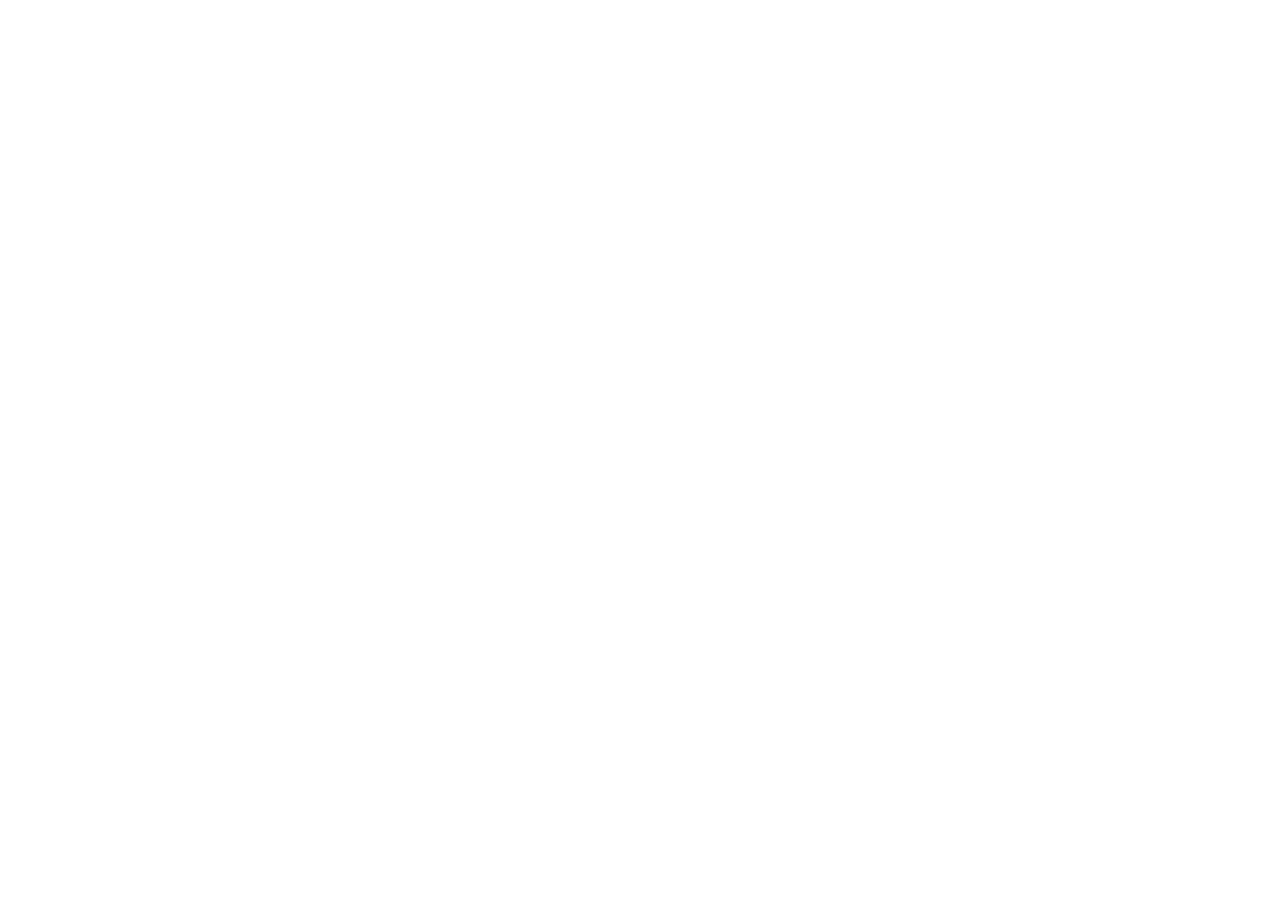
==== index.html @ 0131580d "111" ====
<!DOCTYPE html>
<html lang="en">

<head>
    <meta charset="UTF-8">
    <meta name="viewport" content="width=device-width, initial-scale=1.0">
    <title>Document</title>
</head>

<body>

</body>

</html>
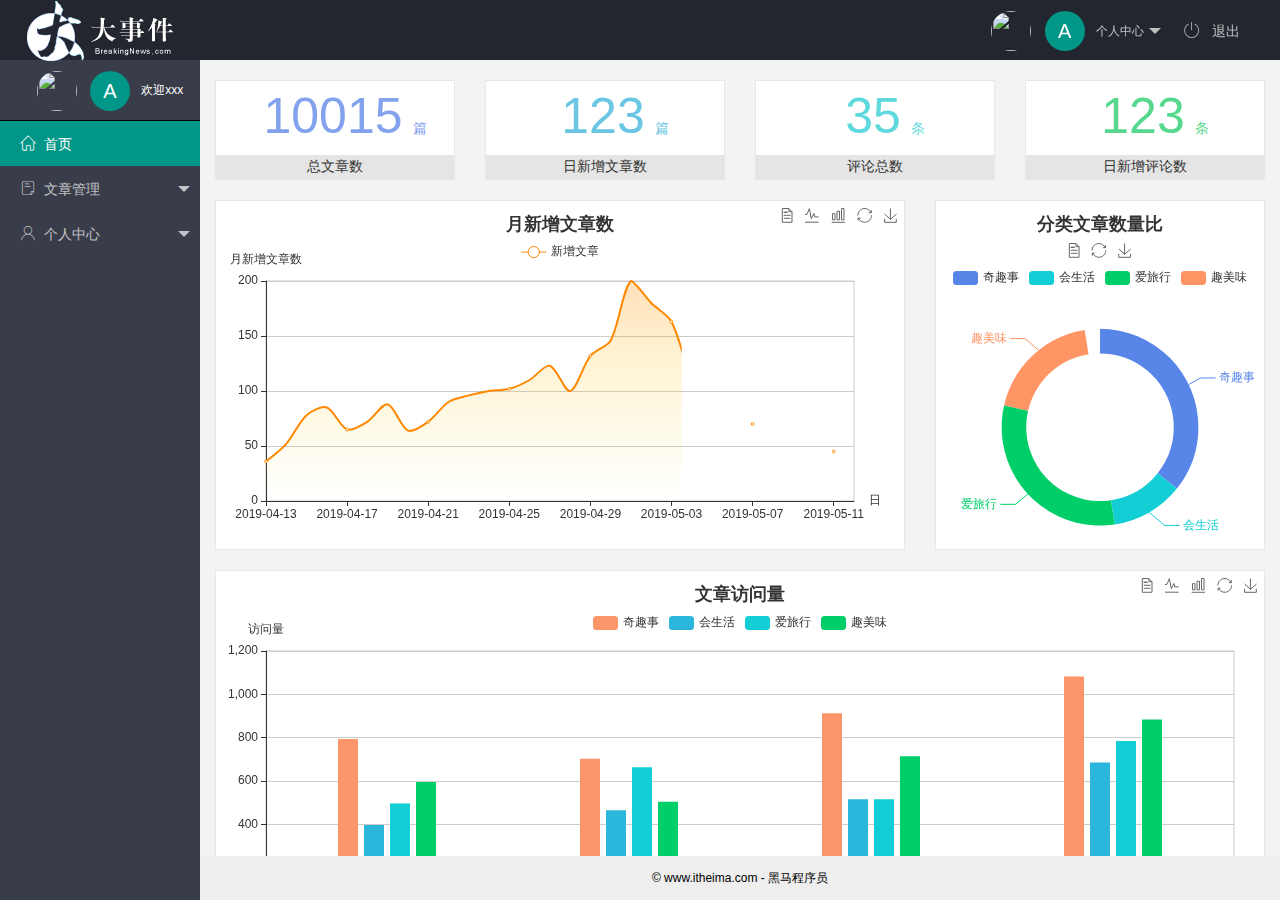
==== commit 94a6cc93: "finish" ====
--- a/index.html
+++ b/index.html
@@ -1,14 +1,94 @@
 <!DOCTYPE html>
-<html lang="en">
+<html>
 
 <head>
     <meta charset="UTF-8">
     <meta name="viewport" content="width=device-width, initial-scale=1.0">
     <title>Document</title>
+    <link rel="stylesheet" href="/assets/lib/layui/css/layui.css">
+    <link rel="stylesheet" href="/assets/fonts/iconfont.css">
+    <link rel="stylesheet" href="/assets/css/index.css">
 </head>
 
-<body>
+<body class="layui-layout-body">
+    <div class="layui-layout layui-layout-admin">
+        <div class="layui-header">
+            <div class="layui-logo">
+                <img src="/assets/images/logo.png" alt="">
+            </div>
+            <!-- 头部区域（可配合layui已有的水平导航） -->
 
+            <ul class="layui-nav layui-layout-right">
+                <li class="layui-nav-item">
+                    <a href="javascript:;" class="userinfo">
+                        <img src="http://t.cn/RCzsdCq" class="layui-nav-img">
+                        <span class="text-avatar">A</span> 个人中心
+                    </a>
+                    <dl class="layui-nav-child">
+                        <dd><a href="">基本资料</a></dd>
+                        <dd><a href="">更换头像</a></dd>
+                        <dd><a href="">重置密码</a></dd>
+                    </dl>
+                </li>
+                <li class="layui-nav-item">
+                    <a href="javascript:;" id="btnlogout">
+                        <span class="iconfont icon-tuichu"></span> 退出
+                    </a>
+                </li>
+            </ul>
+        </div>
+
+        <div class="layui-side layui-bg-black">
+            <div class="layui-side-scroll">
+
+                <div class="userinfo">
+                    <img src="http://t.cn/RCzsdCq" class="layui-nav-img">
+                    <span class="text-avatar">A</span>
+                    <span class="welcome">欢迎xxx</span>
+                </div>
+                <!-- 左侧导航区域（可配合layui已有的垂直导航） -->
+
+
+                <ul class="layui-nav layui-nav-tree" lay-shrink="all">
+                    <li class="layui-nav-item layui-this"><a href="/home/dashboard.html" target="fm"><span class="iconfont icon-home"></span>首页</a></li>
+                    <li class="layui-nav-item">
+                        <a class="" href="javascript:;"><span class="iconfont icon-16"></span>文章管理</a>
+                        <dl class="layui-nav-child">
+                            <dd><a href="javascript:;"><i class="layui-icon layui-icon-app"></i> 文章类别</a></dd>
+                            <dd><a href="javascript:;"><i class="layui-icon layui-icon-app"></i>文章列表</a></dd>
+                            <dd><a href="javascript:;"><i class="layui-icon layui-icon-app"></i>文章发布</a></dd>
+
+                        </dl>
+                    </li>
+                    <li class="layui-nav-item">
+                        <a href="javascript:;"><span class="iconfont icon-user"></span>个人中心</a>
+                        <dl class="layui-nav-child">
+                            <dd><a href="javascript:;"><i class="layui-icon layui-icon-app"></i>基本资料</a></dd>
+                            <dd><a href="javascript:;"><i class="layui-icon layui-icon-app"></i>更换头像</a></dd>
+                            <dd><a href="javascript:;"><i class="layui-icon layui-icon-app"></i>重置密码</a></dd>
+
+                        </dl>
+                    </li>
+
+
+                </ul>
+            </div>
+        </div>
+
+        <div class="layui-body">
+            <!-- 内容主体区域 -->
+            <iframe name="fm" src="/home/dashboard.html" frameborder="0"></iframe>
+        </div>
+
+        <div class="layui-footer">
+            <!-- 底部固定区域 -->
+            © www.itheima.com - 黑马程序员
+        </div>
+    </div>
+    <script src="/assets/lib/layui/layui.all.js"></script>
+    <script src="/assets/lib/jquery.js"></script>
+    <script src="/assets/js/baseApi.js"></script>
+    <script src="/assets/js/index.js"></script>
 </body>
 
 </html>--- a/assets/lib/layui/css/layui.css
+++ b/assets/lib/layui/css/layui.css
@@ -0,0 +1,2 @@
+/** layui-v2.5.5 MIT License By https://www.layui.com */
+ .layui-inline,img{display:inline-block;vertical-align:middle}h1,h2,h3,h4,h5,h6{font-weight:400}.layui-edge,.layui-header,.layui-inline,.layui-main{position:relative}.layui-body,.layui-edge,.layui-elip{overflow:hidden}.layui-btn,.layui-edge,.layui-inline,img{vertical-align:middle}.layui-btn,.layui-disabled,.layui-icon,.layui-unselect{-moz-user-select:none;-webkit-user-select:none;-ms-user-select:none}.layui-elip,.layui-form-checkbox span,.layui-form-pane .layui-form-label{text-overflow:ellipsis;white-space:nowrap}.layui-breadcrumb,.layui-tree-btnGroup{visibility:hidden}blockquote,body,button,dd,div,dl,dt,form,h1,h2,h3,h4,h5,h6,input,li,ol,p,pre,td,textarea,th,ul{margin:0;padding:0;-webkit-tap-highlight-color:rgba(0,0,0,0)}a:active,a:hover{outline:0}img{border:none}li{list-style:none}table{border-collapse:collapse;border-spacing:0}h4,h5,h6{font-size:100%}button,input,optgroup,option,select,textarea{font-family:inherit;font-size:inherit;font-style:inherit;font-weight:inherit;outline:0}pre{white-space:pre-wrap;white-space:-moz-pre-wrap;white-space:-pre-wrap;white-space:-o-pre-wrap;word-wrap:break-word}body{line-height:24px;font:14px Helvetica Neue,Helvetica,PingFang SC,Tahoma,Arial,sans-serif}hr{height:1px;margin:10px 0;border:0;clear:both}a{color:#333;text-decoration:none}a:hover{color:#777}a cite{font-style:normal;*cursor:pointer}.layui-border-box,.layui-border-box *{box-sizing:border-box}.layui-box,.layui-box *{box-sizing:content-box}.layui-clear{clear:both;*zoom:1}.layui-clear:after{content:'\20';clear:both;*zoom:1;display:block;height:0}.layui-inline{*display:inline;*zoom:1}.layui-edge{display:inline-block;width:0;height:0;border-width:6px;border-style:dashed;border-color:transparent}.layui-edge-top{top:-4px;border-bottom-color:#999;border-bottom-style:solid}.layui-edge-right{border-left-color:#999;border-left-style:solid}.layui-edge-bottom{top:2px;border-top-color:#999;border-top-style:solid}.layui-edge-left{border-right-color:#999;border-right-style:solid}.layui-disabled,.layui-disabled:hover{color:#d2d2d2!important;cursor:not-allowed!important}.layui-circle{border-radius:100%}.layui-show{display:block!important}.layui-hide{display:none!important}@font-face{font-family:layui-icon;src:url(../font/iconfont.eot?v=250);src:url(../font/iconfont.eot?v=250#iefix) format('embedded-opentype'),url(../font/iconfont.woff2?v=250) format('woff2'),url(../font/iconfont.woff?v=250) format('woff'),url(../font/iconfont.ttf?v=250) format('truetype'),url(../font/iconfont.svg?v=250#layui-icon) format('svg')}.layui-icon{font-family:layui-icon!important;font-size:16px;font-style:normal;-webkit-font-smoothing:antialiased;-moz-osx-font-smoothing:grayscale}.layui-icon-reply-fill:before{content:"\e611"}.layui-icon-set-fill:before{content:"\e614"}.layui-icon-menu-fill:before{content:"\e60f"}.layui-icon-search:before{content:"\e615"}.layui-icon-share:before{content:"\e641"}.layui-icon-set-sm:before{content:"\e620"}.layui-icon-engine:before{content:"\e628"}.layui-icon-close:before{content:"\1006"}.layui-icon-close-fill:before{content:"\1007"}.layui-icon-chart-screen:before{content:"\e629"}.layui-icon-star:before{content:"\e600"}.layui-icon-circle-dot:before{content:"\e617"}.layui-icon-chat:before{content:"\e606"}.layui-icon-release:before{content:"\e609"}.layui-icon-list:before{content:"\e60a"}.layui-icon-chart:before{content:"\e62c"}.layui-icon-ok-circle:before{content:"\1005"}.layui-icon-layim-theme:before{content:"\e61b"}.layui-icon-table:before{content:"\e62d"}.layui-icon-right:before{content:"\e602"}.layui-icon-left:before{content:"\e603"}.layui-icon-cart-simple:before{content:"\e698"}.layui-icon-face-cry:before{content:"\e69c"}.layui-icon-face-smile:before{content:"\e6af"}.layui-icon-survey:before{content:"\e6b2"}.layui-icon-tree:before{content:"\e62e"}.layui-icon-upload-circle:before{content:"\e62f"}.layui-icon-add-circle:before{content:"\e61f"}.layui-icon-download-circle:before{content:"\e601"}.layui-icon-templeate-1:before{content:"\e630"}.layui-icon-util:before{content:"\e631"}.layui-icon-face-surprised:before{content:"\e664"}.layui-icon-edit:before{content:"\e642"}.layui-icon-speaker:before{content:"\e645"}.layui-icon-down:before{content:"\e61a"}.layui-icon-file:before{content:"\e621"}.layui-icon-layouts:before{content:"\e632"}.layui-icon-rate-half:before{content:"\e6c9"}.layui-icon-add-circle-fine:before{content:"\e608"}.layui-icon-prev-circle:before{content:"\e633"}.layui-icon-read:before{content:"\e705"}.layui-icon-404:before{content:"\e61c"}.layui-icon-carousel:before{content:"\e634"}.layui-icon-help:before{content:"\e607"}.layui-icon-code-circle:before{content:"\e635"}.layui-icon-water:before{content:"\e636"}.layui-icon-username:before{content:"\e66f"}.layui-icon-find-fill:before{content:"\e670"}.layui-icon-about:before{content:"\e60b"}.layui-icon-location:before{content:"\e715"}.layui-icon-up:before{content:"\e619"}.layui-icon-pause:before{content:"\e651"}.layui-icon-date:before{content:"\e637"}.layui-icon-layim-uploadfile:before{content:"\e61d"}.layui-icon-delete:before{content:"\e640"}.layui-icon-play:before{content:"\e652"}.layui-icon-top:before{content:"\e604"}.layui-icon-friends:before{content:"\e612"}.layui-icon-refresh-3:before{content:"\e9aa"}.layui-icon-ok:before{content:"\e605"}.layui-icon-layer:before{content:"\e638"}.layui-icon-face-smile-fine:before{content:"\e60c"}.layui-icon-dollar:before{content:"\e659"}.layui-icon-group:before{content:"\e613"}.layui-icon-layim-download:before{content:"\e61e"}.layui-icon-picture-fine:before{content:"\e60d"}.layui-icon-link:before{content:"\e64c"}.layui-icon-diamond:before{content:"\e735"}.layui-icon-log:before{content:"\e60e"}.layui-icon-rate-solid:before{content:"\e67a"}.layui-icon-fonts-del:before{content:"\e64f"}.layui-icon-unlink:before{content:"\e64d"}.layui-icon-fonts-clear:before{content:"\e639"}.layui-icon-triangle-r:before{content:"\e623"}.layui-icon-circle:before{content:"\e63f"}.layui-icon-radio:before{content:"\e643"}.layui-icon-align-center:before{content:"\e647"}.layui-icon-align-right:before{content:"\e648"}.layui-icon-align-left:before{content:"\e649"}.layui-icon-loading-1:before{content:"\e63e"}.layui-icon-return:before{content:"\e65c"}.layui-icon-fonts-strong:before{content:"\e62b"}.layui-icon-upload:before{content:"\e67c"}.layui-icon-dialogue:before{content:"\e63a"}.layui-icon-video:before{content:"\e6ed"}.layui-icon-headset:before{content:"\e6fc"}.layui-icon-cellphone-fine:before{content:"\e63b"}.layui-icon-add-1:before{content:"\e654"}.layui-icon-face-smile-b:before{content:"\e650"}.layui-icon-fonts-html:before{content:"\e64b"}.layui-icon-form:before{content:"\e63c"}.layui-icon-cart:before{content:"\e657"}.layui-icon-camera-fill:before{content:"\e65d"}.layui-icon-tabs:before{content:"\e62a"}.layui-icon-fonts-code:before{content:"\e64e"}.layui-icon-fire:before{content:"\e756"}.layui-icon-set:before{content:"\e716"}.layui-icon-fonts-u:before{content:"\e646"}.layui-icon-triangle-d:before{content:"\e625"}.layui-icon-tips:before{content:"\e702"}.layui-icon-picture:before{content:"\e64a"}.layui-icon-more-vertical:before{content:"\e671"}.layui-icon-flag:before{content:"\e66c"}.layui-icon-loading:before{content:"\e63d"}.layui-icon-fonts-i:before{content:"\e644"}.layui-icon-refresh-1:before{content:"\e666"}.layui-icon-rmb:before{content:"\e65e"}.layui-icon-home:before{content:"\e68e"}.layui-icon-user:before{content:"\e770"}.layui-icon-notice:before{content:"\e667"}.layui-icon-login-weibo:before{content:"\e675"}.layui-icon-voice:before{content:"\e688"}.layui-icon-upload-drag:before{content:"\e681"}.layui-icon-login-qq:before{content:"\e676"}.layui-icon-snowflake:before{content:"\e6b1"}.layui-icon-file-b:before{content:"\e655"}.layui-icon-template:before{content:"\e663"}.layui-icon-auz:before{content:"\e672"}.layui-icon-console:before{content:"\e665"}.layui-icon-app:before{content:"\e653"}.layui-icon-prev:before{content:"\e65a"}.layui-icon-website:before{content:"\e7ae"}.layui-icon-next:before{content:"\e65b"}.layui-icon-component:before{content:"\e857"}.layui-icon-more:before{content:"\e65f"}.layui-icon-login-wechat:before{content:"\e677"}.layui-icon-shrink-right:before{content:"\e668"}.layui-icon-spread-left:before{content:"\e66b"}.layui-icon-camera:before{content:"\e660"}.layui-icon-note:before{content:"\e66e"}.layui-icon-refresh:before{content:"\e669"}.layui-icon-female:before{content:"\e661"}.layui-icon-male:before{content:"\e662"}.layui-icon-password:before{content:"\e673"}.layui-icon-senior:before{content:"\e674"}.layui-icon-theme:before{content:"\e66a"}.layui-icon-tread:before{content:"\e6c5"}.layui-icon-praise:before{content:"\e6c6"}.layui-icon-star-fill:before{content:"\e658"}.layui-icon-rate:before{content:"\e67b"}.layui-icon-template-1:before{content:"\e656"}.layui-icon-vercode:before{content:"\e679"}.layui-icon-cellphone:before{content:"\e678"}.layui-icon-screen-full:before{content:"\e622"}.layui-icon-screen-restore:before{content:"\e758"}.layui-icon-cols:before{content:"\e610"}.layui-icon-export:before{content:"\e67d"}.layui-icon-print:before{content:"\e66d"}.layui-icon-slider:before{content:"\e714"}.layui-icon-addition:before{content:"\e624"}.layui-icon-subtraction:before{content:"\e67e"}.layui-icon-service:before{content:"\e626"}.layui-icon-transfer:before{content:"\e691"}.layui-main{width:1140px;margin:0 auto}.layui-header{z-index:1000;height:60px}.layui-header a:hover{transition:all .5s;-webkit-transition:all .5s}.layui-side{position:fixed;left:0;top:0;bottom:0;z-index:999;width:200px;overflow-x:hidden}.layui-side-scroll{position:relative;width:220px;height:100%;overflow-x:hidden}.layui-body{position:absolute;left:200px;right:0;top:0;bottom:0;z-index:998;width:auto;overflow-y:auto;box-sizing:border-box}.layui-layout-body{overflow:hidden}.layui-layout-admin .layui-header{background-color:#23262E}.layui-layout-admin .layui-side{top:60px;width:200px;overflow-x:hidden}.layui-layout-admin .layui-body{position:fixed;top:60px;bottom:44px}.layui-layout-admin .layui-main{width:auto;margin:0 15px}.layui-layout-admin .layui-footer{position:fixed;left:200px;right:0;bottom:0;height:44px;line-height:44px;padding:0 15px;background-color:#eee}.layui-layout-admin .layui-logo{position:absolute;left:0;top:0;width:200px;height:100%;line-height:60px;text-align:center;color:#009688;font-size:16px}.layui-layout-admin .layui-header .layui-nav{background:0 0}.layui-layout-left{position:absolute!important;left:200px;top:0}.layui-layout-right{position:absolute!important;right:0;top:0}.layui-container{position:relative;margin:0 auto;padding:0 15px;box-sizing:border-box}.layui-fluid{position:relative;margin:0 auto;padding:0 15px}.layui-row:after,.layui-row:before{content:'';display:block;clear:both}.layui-col-lg1,.layui-col-lg10,.layui-col-lg11,.layui-col-lg12,.layui-col-lg2,.layui-col-lg3,.layui-col-lg4,.layui-col-lg5,.layui-col-lg6,.layui-col-lg7,.layui-col-lg8,.layui-col-lg9,.layui-col-md1,.layui-col-md10,.layui-col-md11,.layui-col-md12,.layui-col-md2,.layui-col-md3,.layui-col-md4,.layui-col-md5,.layui-col-md6,.layui-col-md7,.layui-col-md8,.layui-col-md9,.layui-col-sm1,.layui-col-sm10,.layui-col-sm11,.layui-col-sm12,.layui-col-sm2,.layui-col-sm3,.layui-col-sm4,.layui-col-sm5,.layui-col-sm6,.layui-col-sm7,.layui-col-sm8,.layui-col-sm9,.layui-col-xs1,.layui-col-xs10,.layui-col-xs11,.layui-col-xs12,.layui-col-xs2,.layui-col-xs3,.layui-col-xs4,.layui-col-xs5,.layui-col-xs6,.layui-col-xs7,.layui-col-xs8,.layui-col-xs9{position:relative;display:block;box-sizing:border-box}.layui-col-xs1,.layui-col-xs10,.layui-col-xs11,.layui-col-xs12,.layui-col-xs2,.layui-col-xs3,.layui-col-xs4,.layui-col-xs5,.layui-col-xs6,.layui-col-xs7,.layui-col-xs8,.layui-col-xs9{float:left}.layui-col-xs1{width:8.33333333%}.layui-col-xs2{width:16.66666667%}.layui-col-xs3{width:25%}.layui-col-xs4{width:33.33333333%}.layui-col-xs5{width:41.66666667%}.layui-col-xs6{width:50%}.layui-col-xs7{width:58.33333333%}.layui-col-xs8{width:66.66666667%}.layui-col-xs9{width:75%}.layui-col-xs10{width:83.33333333%}.layui-col-xs11{width:91.66666667%}.layui-col-xs12{width:100%}.layui-col-xs-offset1{margin-left:8.33333333%}.layui-col-xs-offset2{margin-left:16.66666667%}.layui-col-xs-offset3{margin-left:25%}.layui-col-xs-offset4{margin-left:33.33333333%}.layui-col-xs-offset5{margin-left:41.66666667%}.layui-col-xs-offset6{margin-left:50%}.layui-col-xs-offset7{margin-left:58.33333333%}.layui-col-xs-offset8{margin-left:66.66666667%}.layui-col-xs-offset9{margin-left:75%}.layui-col-xs-offset10{margin-left:83.33333333%}.layui-col-xs-offset11{margin-left:91.66666667%}.layui-col-xs-offset12{margin-left:100%}@media screen and (max-width:768px){.layui-hide-xs{display:none!important}.layui-show-xs-block{display:block!important}.layui-show-xs-inline{display:inline!important}.layui-show-xs-inline-block{display:inline-block!important}}@media screen and (min-width:768px){.layui-container{width:750px}.layui-hide-sm{display:none!important}.layui-show-sm-block{display:block!important}.layui-show-sm-inline{display:inline!important}.layui-show-sm-inline-block{display:inline-block!important}.layui-col-sm1,.layui-col-sm10,.layui-col-sm11,.layui-col-sm12,.layui-col-sm2,.layui-col-sm3,.layui-col-sm4,.layui-col-sm5,.layui-col-sm6,.layui-col-sm7,.layui-col-sm8,.layui-col-sm9{float:left}.layui-col-sm1{width:8.33333333%}.layui-col-sm2{width:16.66666667%}.layui-col-sm3{width:25%}.layui-col-sm4{width:33.33333333%}.layui-col-sm5{width:41.66666667%}.layui-col-sm6{width:50%}.layui-col-sm7{width:58.33333333%}.layui-col-sm8{width:66.66666667%}.layui-col-sm9{width:75%}.layui-col-sm10{width:83.33333333%}.layui-col-sm11{width:91.66666667%}.layui-col-sm12{width:100%}.layui-col-sm-offset1{margin-left:8.33333333%}.layui-col-sm-offset2{margin-left:16.66666667%}.layui-col-sm-offset3{margin-left:25%}.layui-col-sm-offset4{margin-left:33.33333333%}.layui-col-sm-offset5{margin-left:41.66666667%}.layui-col-sm-offset6{margin-left:50%}.layui-col-sm-offset7{margin-left:58.33333333%}.layui-col-sm-offset8{margin-left:66.66666667%}.layui-col-sm-offset9{margin-left:75%}.layui-col-sm-offset10{margin-left:83.33333333%}.layui-col-sm-offset11{margin-left:91.66666667%}.layui-col-sm-offset12{margin-left:100%}}@media screen and (min-width:992px){.layui-container{width:970px}.layui-hide-md{display:none!important}.layui-show-md-block{display:block!important}.layui-show-md-inline{display:inline!important}.layui-show-md-inline-block{display:inline-block!important}.layui-col-md1,.layui-col-md10,.layui-col-md11,.layui-col-md12,.layui-col-md2,.layui-col-md3,.layui-col-md4,.layui-col-md5,.layui-col-md6,.layui-col-md7,.layui-col-md8,.layui-col-md9{float:left}.layui-col-md1{width:8.33333333%}.layui-col-md2{width:16.66666667%}.layui-col-md3{width:25%}.layui-col-md4{width:33.33333333%}.layui-col-md5{width:41.66666667%}.layui-col-md6{width:50%}.layui-col-md7{width:58.33333333%}.layui-col-md8{width:66.66666667%}.layui-col-md9{width:75%}.layui-col-md10{width:83.33333333%}.layui-col-md11{width:91.66666667%}.layui-col-md12{width:100%}.layui-col-md-offset1{margin-left:8.33333333%}.layui-col-md-offset2{margin-left:16.66666667%}.layui-col-md-offset3{margin-left:25%}.layui-col-md-offset4{margin-left:33.33333333%}.layui-col-md-offset5{margin-left:41.66666667%}.layui-col-md-offset6{margin-left:50%}.layui-col-md-offset7{margin-left:58.33333333%}.layui-col-md-offset8{margin-left:66.66666667%}.layui-col-md-offset9{margin-left:75%}.layui-col-md-offset10{margin-left:83.33333333%}.layui-col-md-offset11{margin-left:91.66666667%}.layui-col-md-offset12{margin-left:100%}}@media screen and (min-width:1200px){.layui-container{width:1170px}.layui-hide-lg{display:none!important}.layui-show-lg-block{display:block!important}.layui-show-lg-inline{display:inline!important}.layui-show-lg-inline-block{display:inline-block!important}.layui-col-lg1,.layui-col-lg10,.layui-col-lg11,.layui-col-lg12,.layui-col-lg2,.layui-col-lg3,.layui-col-lg4,.layui-col-lg5,.layui-col-lg6,.layui-col-lg7,.layui-col-lg8,.layui-col-lg9{float:left}.layui-col-lg1{width:8.33333333%}.layui-col-lg2{width:16.66666667%}.layui-col-lg3{width:25%}.layui-col-lg4{width:33.33333333%}.layui-col-lg5{width:41.66666667%}.layui-col-lg6{width:50%}.layui-col-lg7{width:58.33333333%}.layui-col-lg8{width:66.66666667%}.layui-col-lg9{width:75%}.layui-col-lg10{width:83.33333333%}.layui-col-lg11{width:91.66666667%}.layui-col-lg12{width:100%}.layui-col-lg-offset1{margin-left:8.33333333%}.layui-col-lg-offset2{margin-left:16.66666667%}.layui-col-lg-offset3{margin-left:25%}.layui-col-lg-offset4{margin-left:33.33333333%}.layui-col-lg-offset5{margin-left:41.66666667%}.layui-col-lg-offset6{margin-left:50%}.layui-col-lg-offset7{margin-left:58.33333333%}.layui-col-lg-offset8{margin-left:66.66666667%}.layui-col-lg-offset9{margin-left:75%}.layui-col-lg-offset10{margin-left:83.33333333%}.layui-col-lg-offset11{margin-left:91.66666667%}.layui-col-lg-offset12{margin-left:100%}}.layui-col-space1{margin:-.5px}.layui-col-space1>*{padding:.5px}.layui-col-space3{margin:-1.5px}.layui-col-space3>*{padding:1.5px}.layui-col-space5{margin:-2.5px}.layui-col-space5>*{padding:2.5px}.layui-col-space8{margin:-3.5px}.layui-col-space8>*{padding:3.5px}.layui-col-space10{margin:-5px}.layui-col-space10>*{padding:5px}.layui-col-space12{margin:-6px}.layui-col-space12>*{padding:6px}.layui-col-space15{margin:-7.5px}.layui-col-space15>*{padding:7.5px}.layui-col-space18{margin:-9px}.layui-col-space18>*{padding:9px}.layui-col-space20{margin:-10px}.layui-col-space20>*{padding:10px}.layui-col-space22{margin:-11px}.layui-col-space22>*{padding:11px}.layui-col-space25{margin:-12.5px}.layui-col-space25>*{padding:12.5px}.layui-col-space30{margin:-15px}.layui-col-space30>*{padding:15px}.layui-btn,.layui-input,.layui-select,.layui-textarea,.layui-upload-button{outline:0;-webkit-appearance:none;transition:all .3s;-webkit-transition:all .3s;box-sizing:border-box}.layui-elem-quote{margin-bottom:10px;padding:15px;line-height:22px;border-left:5px solid #009688;border-radius:0 2px 2px 0;background-color:#f2f2f2}.layui-quote-nm{border-style:solid;border-width:1px 1px 1px 5px;background:0 0}.layui-elem-field{margin-bottom:10px;padding:0;border-width:1px;border-style:solid}.layui-elem-field legend{margin-left:20px;padding:0 10px;font-size:20px;font-weight:300}.layui-field-title{margin:10px 0 20px;border-width:1px 0 0}.layui-field-box{padding:10px 15px}.layui-field-title .layui-field-box{padding:10px 0}.layui-progress{position:relative;height:6px;border-radius:20px;background-color:#e2e2e2}.layui-progress-bar{position:absolute;left:0;top:0;width:0;max-width:100%;height:6px;border-radius:20px;text-align:right;background-color:#5FB878;transition:all .3s;-webkit-transition:all .3s}.layui-progress-big,.layui-progress-big .layui-progress-bar{height:18px;line-height:18px}.layui-progress-text{position:relative;top:-20px;line-height:18px;font-size:12px;color:#666}.layui-progress-big .layui-progress-text{position:static;padding:0 10px;color:#fff}.layui-collapse{border-width:1px;border-style:solid;border-radius:2px}.layui-colla-content,.layui-colla-item{border-top-width:1px;border-top-style:solid}.layui-colla-item:first-child{border-top:none}.layui-colla-title{position:relative;height:42px;line-height:42px;padding:0 15px 0 35px;color:#333;background-color:#f2f2f2;cursor:pointer;font-size:14px;overflow:hidden}.layui-colla-content{display:none;padding:10px 15px;line-height:22px;color:#666}.layui-colla-icon{position:absolute;left:15px;top:0;font-size:14px}.layui-card{margin-bottom:15px;border-radius:2px;background-color:#fff;box-shadow:0 1px 2px 0 rgba(0,0,0,.05)}.layui-card:last-child{margin-bottom:0}.layui-card-header{position:relative;height:42px;line-height:42px;padding:0 15px;border-bottom:1px solid #f6f6f6;color:#333;border-radius:2px 2px 0 0;font-size:14px}.layui-bg-black,.layui-bg-blue,.layui-bg-cyan,.layui-bg-green,.layui-bg-orange,.layui-bg-red{color:#fff!important}.layui-card-body{position:relative;padding:10px 15px;line-height:24px}.layui-card-body[pad15]{padding:15px}.layui-card-body[pad20]{padding:20px}.layui-card-body .layui-table{margin:5px 0}.layui-card .layui-tab{margin:0}.layui-panel-window{position:relative;padding:15px;border-radius:0;border-top:5px solid #E6E6E6;background-color:#fff}.layui-auxiliar-moving{position:fixed;left:0;right:0;top:0;bottom:0;width:100%;height:100%;background:0 0;z-index:9999999999}.layui-form-label,.layui-form-mid,.layui-form-select,.layui-input-block,.layui-input-inline,.layui-textarea{position:relative}.layui-bg-red{background-color:#FF5722!important}.layui-bg-orange{background-color:#FFB800!important}.layui-bg-green{background-color:#009688!important}.layui-bg-cyan{background-color:#2F4056!important}.layui-bg-blue{background-color:#1E9FFF!important}.layui-bg-black{background-color:#393D49!important}.layui-bg-gray{background-color:#eee!important;color:#666!important}.layui-badge-rim,.layui-colla-content,.layui-colla-item,.layui-collapse,.layui-elem-field,.layui-form-pane .layui-form-item[pane],.layui-form-pane .layui-form-label,.layui-input,.layui-layedit,.layui-layedit-tool,.layui-quote-nm,.layui-select,.layui-tab-bar,.layui-tab-card,.layui-tab-title,.layui-tab-title .layui-this:after,.layui-textarea{border-color:#e6e6e6}.layui-timeline-item:before,hr{background-color:#e6e6e6}.layui-text{line-height:22px;font-size:14px;color:#666}.layui-text h1,.layui-text h2,.layui-text h3{font-weight:500;color:#333}.layui-text h1{font-size:30px}.layui-text h2{font-size:24px}.layui-text h3{font-size:18px}.layui-text a:not(.layui-btn){color:#01AAED}.layui-text a:not(.layui-btn):hover{text-decoration:underline}.layui-text ul{padding:5px 0 5px 15px}.layui-text ul li{margin-top:5px;list-style-type:disc}.layui-text em,.layui-word-aux{color:#999!important;padding:0 5px!important}.layui-btn{display:inline-block;height:38px;line-height:38px;padding:0 18px;background-color:#009688;color:#fff;white-space:nowrap;text-align:center;font-size:14px;border:none;border-radius:2px;cursor:pointer}.layui-btn:hover{opacity:.8;filter:alpha(opacity=80);color:#fff}.layui-btn:active{opacity:1;filter:alpha(opacity=100)}.layui-btn+.layui-btn{margin-left:10px}.layui-btn-container{font-size:0}.layui-btn-container .layui-btn{margin-right:10px;margin-bottom:10px}.layui-btn-container .layui-btn+.layui-btn{margin-left:0}.layui-table .layui-btn-container .layui-btn{margin-bottom:9px}.layui-btn-radius{border-radius:100px}.layui-btn .layui-icon{margin-right:3px;font-size:18px;vertical-align:bottom;vertical-align:middle\9}.layui-btn-primary{border:1px solid #C9C9C9;background-color:#fff;color:#555}.layui-btn-primary:hover{border-color:#009688;color:#333}.layui-btn-normal{background-color:#1E9FFF}.layui-btn-warm{background-color:#FFB800}.layui-btn-danger{background-color:#FF5722}.layui-btn-checked{background-color:#5FB878}.layui-btn-disabled,.layui-btn-disabled:active,.layui-btn-disabled:hover{border:1px solid #e6e6e6;background-color:#FBFBFB;color:#C9C9C9;cursor:not-allowed;opacity:1}.layui-btn-lg{height:44px;line-height:44px;padding:0 25px;font-size:16px}.layui-btn-sm{height:30px;line-height:30px;padding:0 10px;font-size:12px}.layui-btn-sm i{font-size:16px!important}.layui-btn-xs{height:22px;line-height:22px;padding:0 5px;font-size:12px}.layui-btn-xs i{font-size:14px!important}.layui-btn-group{display:inline-block;vertical-align:middle;font-size:0}.layui-btn-group .layui-btn{margin-left:0!important;margin-right:0!important;border-left:1px solid rgba(255,255,255,.5);border-radius:0}.layui-btn-group .layui-btn-primary{border-left:none}.layui-btn-group .layui-btn-primary:hover{border-color:#C9C9C9;color:#009688}.layui-btn-group .layui-btn:first-child{border-left:none;border-radius:2px 0 0 2px}.layui-btn-group .layui-btn-primary:first-child{border-left:1px solid #c9c9c9}.layui-btn-group .layui-btn:last-child{border-radius:0 2px 2px 0}.layui-btn-group .layui-btn+.layui-btn{margin-left:0}.layui-btn-group+.layui-btn-group{margin-left:10px}.layui-btn-fluid{width:100%}.layui-input,.layui-select,.layui-textarea{height:38px;line-height:1.3;line-height:38px\9;border-width:1px;border-style:solid;background-color:#fff;border-radius:2px}.layui-input::-webkit-input-placeholder,.layui-select::-webkit-input-placeholder,.layui-textarea::-webkit-input-placeholder{line-height:1.3}.layui-input,.layui-textarea{display:block;width:100%;padding-left:10px}.layui-input:hover,.layui-textarea:hover{border-color:#D2D2D2!important}.layui-input:focus,.layui-textarea:focus{border-color:#C9C9C9!important}.layui-textarea{min-height:100px;height:auto;line-height:20px;padding:6px 10px;resize:vertical}.layui-select{padding:0 10px}.layui-form input[type=checkbox],.layui-form input[type=radio],.layui-form select{display:none}.layui-form [lay-ignore]{display:initial}.layui-form-item{margin-bottom:15px;clear:both;*zoom:1}.layui-form-item:after{content:'\20';clear:both;*zoom:1;display:block;height:0}.layui-form-label{float:left;display:block;padding:9px 15px;width:80px;font-weight:400;line-height:20px;text-align:right}.layui-form-label-col{display:block;float:none;padding:9px 0;line-height:20px;text-align:left}.layui-form-item .layui-inline{margin-bottom:5px;margin-right:10px}.layui-input-block{margin-left:110px;min-height:36px}.layui-input-inline{display:inline-block;vertical-align:middle}.layui-form-item .layui-input-inline{float:left;width:190px;margin-right:10px}.layui-form-text .layui-input-inline{width:auto}.layui-form-mid{float:left;display:block;padding:9px 0!important;line-height:20px;margin-right:10px}.layui-form-danger+.layui-form-select .layui-input,.layui-form-danger:focus{border-color:#FF5722!important}.layui-form-select .layui-input{padding-right:30px;cursor:pointer}.layui-form-select .layui-edge{position:absolute;right:10px;top:50%;margin-top:-3px;cursor:pointer;border-width:6px;border-top-color:#c2c2c2;border-top-style:solid;transition:all .3s;-webkit-transition:all .3s}.layui-form-select dl{display:none;position:absolute;left:0;top:42px;padding:5px 0;z-index:899;min-width:100%;border:1px solid #d2d2d2;max-height:300px;overflow-y:auto;background-color:#fff;border-radius:2px;box-shadow:0 2px 4px rgba(0,0,0,.12);box-sizing:border-box}.layui-form-select dl dd,.layui-form-select dl dt{padding:0 10px;line-height:36px;white-space:nowrap;overflow:hidden;text-overflow:ellipsis}.layui-form-select dl dt{font-size:12px;color:#999}.layui-form-select dl dd{cursor:pointer}.layui-form-select dl dd:hover{background-color:#f2f2f2;-webkit-transition:.5s all;transition:.5s all}.layui-form-select .layui-select-group dd{padding-left:20px}.layui-form-select dl dd.layui-select-tips{padding-left:10px!important;color:#999}.layui-form-select dl dd.layui-this{background-color:#5FB878;color:#fff}.layui-form-checkbox,.layui-form-select dl dd.layui-disabled{background-color:#fff}.layui-form-selected dl{display:block}.layui-form-checkbox,.layui-form-checkbox *,.layui-form-switch{display:inline-block;vertical-align:middle}.layui-form-selected .layui-edge{margin-top:-9px;-webkit-transform:rotate(180deg);transform:rotate(180deg);margin-top:-3px\9}:root .layui-form-selected .layui-edge{margin-top:-9px\0/IE9}.layui-form-selectup dl{top:auto;bottom:42px}.layui-select-none{margin:5px 0;text-align:center;color:#999}.layui-select-disabled .layui-disabled{border-color:#eee!important}.layui-select-disabled .layui-edge{border-top-color:#d2d2d2}.layui-form-checkbox{position:relative;height:30px;line-height:30px;margin-right:10px;padding-right:30px;cursor:pointer;font-size:0;-webkit-transition:.1s linear;transition:.1s linear;box-sizing:border-box}.layui-form-checkbox span{padding:0 10px;height:100%;font-size:14px;border-radius:2px 0 0 2px;background-color:#d2d2d2;color:#fff;overflow:hidden}.layui-form-checkbox:hover span{background-color:#c2c2c2}.layui-form-checkbox i{position:absolute;right:0;top:0;width:30px;height:28px;border:1px solid #d2d2d2;border-left:none;border-radius:0 2px 2px 0;color:#fff;font-size:20px;text-align:center}.layui-form-checkbox:hover i{border-color:#c2c2c2;color:#c2c2c2}.layui-form-checked,.layui-form-checked:hover{border-color:#5FB878}.layui-form-checked span,.layui-form-checked:hover span{background-color:#5FB878}.layui-form-checked i,.layui-form-checked:hover i{color:#5FB878}.layui-form-item .layui-form-checkbox{margin-top:4px}.layui-form-checkbox[lay-skin=primary]{height:auto!important;line-height:normal!important;min-width:18px;min-height:18px;border:none!important;margin-right:0;padding-left:28px;padding-right:0;background:0 0}.layui-form-checkbox[lay-skin=primary] span{padding-left:0;padding-right:15px;line-height:18px;background:0 0;color:#666}.layui-form-checkbox[lay-skin=primary] i{right:auto;left:0;width:16px;height:16px;line-height:16px;border:1px solid #d2d2d2;font-size:12px;border-radius:2px;background-color:#fff;-webkit-transition:.1s linear;transition:.1s linear}.layui-form-checkbox[lay-skin=primary]:hover i{border-color:#5FB878;color:#fff}.layui-form-checked[lay-skin=primary] i{border-color:#5FB878!important;background-color:#5FB878;color:#fff}.layui-checkbox-disbaled[lay-skin=primary] span{background:0 0!important;color:#c2c2c2}.layui-checkbox-disbaled[lay-skin=primary]:hover i{border-color:#d2d2d2}.layui-form-item .layui-form-checkbox[lay-skin=primary]{margin-top:10px}.layui-form-switch{position:relative;height:22px;line-height:22px;min-width:35px;padding:0 5px;margin-top:8px;border:1px solid #d2d2d2;border-radius:20px;cursor:pointer;background-color:#fff;-webkit-transition:.1s linear;transition:.1s linear}.layui-form-switch i{position:absolute;left:5px;top:3px;width:16px;height:16px;border-radius:20px;background-color:#d2d2d2;-webkit-transition:.1s linear;transition:.1s linear}.layui-form-switch em{position:relative;top:0;width:25px;margin-left:21px;padding:0!important;text-align:center!important;color:#999!important;font-style:normal!important;font-size:12px}.layui-form-onswitch{border-color:#5FB878;background-color:#5FB878}.layui-checkbox-disbaled,.layui-checkbox-disbaled i{border-color:#e2e2e2!important}.layui-form-onswitch i{left:100%;margin-left:-21px;background-color:#fff}.layui-form-onswitch em{margin-left:5px;margin-right:21px;color:#fff!important}.layui-checkbox-disbaled span{background-color:#e2e2e2!important}.layui-checkbox-disbaled:hover i{color:#fff!important}[lay-radio]{display:none}.layui-form-radio,.layui-form-radio *{display:inline-block;vertical-align:middle}.layui-form-radio{line-height:28px;margin:6px 10px 0 0;padding-right:10px;cursor:pointer;font-size:0}.layui-form-radio *{font-size:14px}.layui-form-radio>i{margin-right:8px;font-size:22px;color:#c2c2c2}.layui-form-radio>i:hover,.layui-form-radioed>i{color:#5FB878}.layui-radio-disbaled>i{color:#e2e2e2!important}.layui-form-pane .layui-form-label{width:110px;padding:8px 15px;height:38px;line-height:20px;border-width:1px;border-style:solid;border-radius:2px 0 0 2px;text-align:center;background-color:#FBFBFB;overflow:hidden;box-sizing:border-box}.layui-form-pane .layui-input-inline{margin-left:-1px}.layui-form-pane .layui-input-block{margin-left:110px;left:-1px}.layui-form-pane .layui-input{border-radius:0 2px 2px 0}.layui-form-pane .layui-form-text .layui-form-label{float:none;width:100%;border-radius:2px;box-sizing:border-box;text-align:left}.layui-form-pane .layui-form-text .layui-input-inline{display:block;margin:0;top:-1px;clear:both}.layui-form-pane .layui-form-text .layui-input-block{margin:0;left:0;top:-1px}.layui-form-pane .layui-form-text .layui-textarea{min-height:100px;border-radius:0 0 2px 2px}.layui-form-pane .layui-form-checkbox{margin:4px 0 4px 10px}.layui-form-pane .layui-form-radio,.layui-form-pane .layui-form-switch{margin-top:6px;margin-left:10px}.layui-form-pane .layui-form-item[pane]{position:relative;border-width:1px;border-style:solid}.layui-form-pane .layui-form-item[pane] .layui-form-label{position:absolute;left:0;top:0;height:100%;border-width:0 1px 0 0}.layui-form-pane .layui-form-item[pane] .layui-input-inline{margin-left:110px}@media screen and (max-width:450px){.layui-form-item .layui-form-label{text-overflow:ellipsis;overflow:hidden;white-space:nowrap}.layui-form-item .layui-inline{display:block;margin-right:0;margin-bottom:20px;clear:both}.layui-form-item .layui-inline:after{content:'\20';clear:both;display:block;height:0}.layui-form-item .layui-input-inline{display:block;float:none;left:-3px;width:auto;margin:0 0 10px 112px}.layui-form-item .layui-input-inline+.layui-form-mid{margin-left:110px;top:-5px;padding:0}.layui-form-item .layui-form-checkbox{margin-right:5px;margin-bottom:5px}}.layui-layedit{border-width:1px;border-style:solid;border-radius:2px}.layui-layedit-tool{padding:3px 5px;border-bottom-width:1px;border-bottom-style:solid;font-size:0}.layedit-tool-fixed{position:fixed;top:0;border-top:1px solid #e2e2e2}.layui-layedit-tool .layedit-tool-mid,.layui-layedit-tool .layui-icon{display:inline-block;vertical-align:middle;text-align:center;font-size:14px}.layui-layedit-tool .layui-icon{position:relative;width:32px;height:30px;line-height:30px;margin:3px 5px;color:#777;cursor:pointer;border-radius:2px}.layui-layedit-tool .layui-icon:hover{color:#393D49}.layui-layedit-tool .layui-icon:active{color:#000}.layui-layedit-tool .layedit-tool-active{background-color:#e2e2e2;color:#000}.layui-layedit-tool .layui-disabled,.layui-layedit-tool .layui-disabled:hover{color:#d2d2d2;cursor:not-allowed}.layui-layedit-tool .layedit-tool-mid{width:1px;height:18px;margin:0 10px;background-color:#d2d2d2}.layedit-tool-html{width:50px!important;font-size:30px!important}.layedit-tool-b,.layedit-tool-code,.layedit-tool-help{font-size:16px!important}.layedit-tool-d,.layedit-tool-face,.layedit-tool-image,.layedit-tool-unlink{font-size:18px!important}.layedit-tool-image input{position:absolute;font-size:0;left:0;top:0;width:100%;height:100%;opacity:.01;filter:Alpha(opacity=1);cursor:pointer}.layui-layedit-iframe iframe{display:block;width:100%}#LAY_layedit_code{overflow:hidden}.layui-laypage{display:inline-block;*display:inline;*zoom:1;vertical-align:middle;margin:10px 0;font-size:0}.layui-laypage>a:first-child,.layui-laypage>a:first-child em{border-radius:2px 0 0 2px}.layui-laypage>a:last-child,.layui-laypage>a:last-child em{border-radius:0 2px 2px 0}.layui-laypage>:first-child{margin-left:0!important}.layui-laypage>:last-child{margin-right:0!important}.layui-laypage a,.layui-laypage button,.layui-laypage input,.layui-laypage select,.layui-laypage span{border:1px solid #e2e2e2}.layui-laypage a,.layui-laypage span{display:inline-block;*display:inline;*zoom:1;vertical-align:middle;padding:0 15px;height:28px;line-height:28px;margin:0 -1px 5px 0;background-color:#fff;color:#333;font-size:12px}.layui-flow-more a *,.layui-laypage input,.layui-table-view select[lay-ignore]{display:inline-block}.layui-laypage a:hover{color:#009688}.layui-laypage em{font-style:normal}.layui-laypage .layui-laypage-spr{color:#999;font-weight:700}.layui-laypage a{text-decoration:none}.layui-laypage .layui-laypage-curr{position:relative}.layui-laypage .layui-laypage-curr em{position:relative;color:#fff}.layui-laypage .layui-laypage-curr .layui-laypage-em{position:absolute;left:-1px;top:-1px;padding:1px;width:100%;height:100%;background-color:#009688}.layui-laypage-em{border-radius:2px}.layui-laypage-next em,.layui-laypage-prev em{font-family:Sim sun;font-size:16px}.layui-laypage .layui-laypage-count,.layui-laypage .layui-laypage-limits,.layui-laypage .layui-laypage-refresh,.layui-laypage .layui-laypage-skip{margin-left:10px;margin-right:10px;padding:0;border:none}.layui-laypage .layui-laypage-limits,.layui-laypage .layui-laypage-refresh{vertical-align:top}.layui-laypage .layui-laypage-refresh i{font-size:18px;cursor:pointer}.layui-laypage select{height:22px;padding:3px;border-radius:2px;cursor:pointer}.layui-laypage .layui-laypage-skip{height:30px;line-height:30px;color:#999}.layui-laypage button,.layui-laypage input{height:30px;line-height:30px;border-radius:2px;vertical-align:top;background-color:#fff;box-sizing:border-box}.layui-laypage input{width:40px;margin:0 10px;padding:0 3px;text-align:center}.layui-laypage input:focus,.layui-laypage select:focus{border-color:#009688!important}.layui-laypage button{margin-left:10px;padding:0 10px;cursor:pointer}.layui-table,.layui-table-view{margin:10px 0}.layui-flow-more{margin:10px 0;text-align:center;color:#999;font-size:14px}.layui-flow-more a{height:32px;line-height:32px}.layui-flow-more a *{vertical-align:top}.layui-flow-more a cite{padding:0 20px;border-radius:3px;background-color:#eee;color:#333;font-style:normal}.layui-flow-more a cite:hover{opacity:.8}.layui-flow-more a i{font-size:30px;color:#737383}.layui-table{width:100%;background-color:#fff;color:#666}.layui-table tr{transition:all .3s;-webkit-transition:all .3s}.layui-table th{text-align:left;font-weight:400}.layui-table tbody tr:hover,.layui-table thead tr,.layui-table-click,.layui-table-header,.layui-table-hover,.layui-table-mend,.layui-table-patch,.layui-table-tool,.layui-table-total,.layui-table-total tr,.layui-table[lay-even] tr:nth-child(even){background-color:#f2f2f2}.layui-table td,.layui-table th,.layui-table-col-set,.layui-table-fixed-r,.layui-table-grid-down,.layui-table-header,.layui-table-page,.layui-table-tips-main,.layui-table-tool,.layui-table-total,.layui-table-view,.layui-table[lay-skin=line],.layui-table[lay-skin=row]{border-width:1px;border-style:solid;border-color:#e6e6e6}.layui-table td,.layui-table th{position:relative;padding:9px 15px;min-height:20px;line-height:20px;font-size:14px}.layui-table[lay-skin=line] td,.layui-table[lay-skin=line] th{border-width:0 0 1px}.layui-table[lay-skin=row] td,.layui-table[lay-skin=row] th{border-width:0 1px 0 0}.layui-table[lay-skin=nob] td,.layui-table[lay-skin=nob] th{border:none}.layui-table img{max-width:100px}.layui-table[lay-size=lg] td,.layui-table[lay-size=lg] th{padding:15px 30px}.layui-table-view .layui-table[lay-size=lg] .layui-table-cell{height:40px;line-height:40px}.layui-table[lay-size=sm] td,.layui-table[lay-size=sm] th{font-size:12px;padding:5px 10px}.layui-table-view .layui-table[lay-size=sm] .layui-table-cell{height:20px;line-height:20px}.layui-table[lay-data]{display:none}.layui-table-box{position:relative;overflow:hidden}.layui-table-view .layui-table{position:relative;width:auto;margin:0}.layui-table-view .layui-table[lay-skin=line]{border-width:0 1px 0 0}.layui-table-view .layui-table[lay-skin=row]{border-width:0 0 1px}.layui-table-view .layui-table td,.layui-table-view .layui-table th{padding:5px 0;border-top:none;border-left:none}.layui-table-view .layui-table th.layui-unselect .layui-table-cell span{cursor:pointer}.layui-table-view .layui-table td{cursor:default}.layui-table-view .layui-table td[data-edit=text]{cursor:text}.layui-table-view .layui-form-checkbox[lay-skin=primary] i{width:18px;height:18px}.layui-table-view .layui-form-radio{line-height:0;padding:0}.layui-table-view .layui-form-radio>i{margin:0;font-size:20px}.layui-table-init{position:absolute;left:0;top:0;width:100%;height:100%;text-align:center;z-index:110}.layui-table-init .layui-icon{position:absolute;left:50%;top:50%;margin:-15px 0 0 -15px;font-size:30px;color:#c2c2c2}.layui-table-header{border-width:0 0 1px;overflow:hidden}.layui-table-header .layui-table{margin-bottom:-1px}.layui-table-tool .layui-inline[lay-event]{position:relative;width:26px;height:26px;padding:5px;line-height:16px;margin-right:10px;text-align:center;color:#333;border:1px solid #ccc;cursor:pointer;-webkit-transition:.5s all;transition:.5s all}.layui-table-tool .layui-inline[lay-event]:hover{border:1px solid #999}.layui-table-tool-temp{padding-right:120px}.layui-table-tool-self{position:absolute;right:17px;top:10px}.layui-table-tool .layui-table-tool-self .layui-inline[lay-event]{margin:0 0 0 10px}.layui-table-tool-panel{position:absolute;top:29px;left:-1px;padding:5px 0;min-width:150px;min-height:40px;border:1px solid #d2d2d2;text-align:left;overflow-y:auto;background-color:#fff;box-shadow:0 2px 4px rgba(0,0,0,.12)}.layui-table-cell,.layui-table-tool-panel li{overflow:hidden;text-overflow:ellipsis;white-space:nowrap}.layui-table-tool-panel li{padding:0 10px;line-height:30px;-webkit-transition:.5s all;transition:.5s all}.layui-table-tool-panel li .layui-form-checkbox[lay-skin=primary]{width:100%;padding-left:28px}.layui-table-tool-panel li:hover{background-color:#f2f2f2}.layui-table-tool-panel li .layui-form-checkbox[lay-skin=primary] i{position:absolute;left:0;top:0}.layui-table-tool-panel li .layui-form-checkbox[lay-skin=primary] span{padding:0}.layui-table-tool .layui-table-tool-self .layui-table-tool-panel{left:auto;right:-1px}.layui-table-col-set{position:absolute;right:0;top:0;width:20px;height:100%;border-width:0 0 0 1px;background-color:#fff}.layui-table-sort{width:10px;height:20px;margin-left:5px;cursor:pointer!important}.layui-table-sort .layui-edge{position:absolute;left:5px;border-width:5px}.layui-table-sort .layui-table-sort-asc{top:3px;border-top:none;border-bottom-style:solid;border-bottom-color:#b2b2b2}.layui-table-sort .layui-table-sort-asc:hover{border-bottom-color:#666}.layui-table-sort .layui-table-sort-desc{bottom:5px;border-bottom:none;border-top-style:solid;border-top-color:#b2b2b2}.layui-table-sort .layui-table-sort-desc:hover{border-top-color:#666}.layui-table-sort[lay-sort=asc] .layui-table-sort-asc{border-bottom-color:#000}.layui-table-sort[lay-sort=desc] .layui-table-sort-desc{border-top-color:#000}.layui-table-cell{height:28px;line-height:28px;padding:0 15px;position:relative;box-sizing:border-box}.layui-table-cell .layui-form-checkbox[lay-skin=primary]{top:-1px;padding:0}.layui-table-cell .layui-table-link{color:#01AAED}.laytable-cell-checkbox,.laytable-cell-numbers,.laytable-cell-radio,.laytable-cell-space{padding:0;text-align:center}.layui-table-body{position:relative;overflow:auto;margin-right:-1px;margin-bottom:-1px}.layui-table-body .layui-none{line-height:26px;padding:15px;text-align:center;color:#999}.layui-table-fixed{position:absolute;left:0;top:0;z-index:101}.layui-table-fixed .layui-table-body{overflow:hidden}.layui-table-fixed-l{box-shadow:0 -1px 8px rgba(0,0,0,.08)}.layui-table-fixed-r{left:auto;right:-1px;border-width:0 0 0 1px;box-shadow:-1px 0 8px rgba(0,0,0,.08)}.layui-table-fixed-r .layui-table-header{position:relative;overflow:visible}.layui-table-mend{position:absolute;right:-49px;top:0;height:100%;width:50px}.layui-table-tool{position:relative;z-index:890;width:100%;min-height:50px;line-height:30px;padding:10px 15px;border-width:0 0 1px}.layui-table-tool .layui-btn-container{margin-bottom:-10px}.layui-table-page,.layui-table-total{border-width:1px 0 0;margin-bottom:-1px;overflow:hidden}.layui-table-page{position:relative;width:100%;padding:7px 7px 0;height:41px;font-size:12px;white-space:nowrap}.layui-table-page>div{height:26px}.layui-table-page .layui-laypage{margin:0}.layui-table-page .layui-laypage a,.layui-table-page .layui-laypage span{height:26px;line-height:26px;margin-bottom:10px;border:none;background:0 0}.layui-table-page .layui-laypage a,.layui-table-page .layui-laypage span.layui-laypage-curr{padding:0 12px}.layui-table-page .layui-laypage span{margin-left:0;padding:0}.layui-table-page .layui-laypage .layui-laypage-prev{margin-left:-7px!important}.layui-table-page .layui-laypage .layui-laypage-curr .layui-laypage-em{left:0;top:0;padding:0}.layui-table-page .layui-laypage button,.layui-table-page .layui-laypage input{height:26px;line-height:26px}.layui-table-page .layui-laypage input{width:40px}.layui-table-page .layui-laypage button{padding:0 10px}.layui-table-page select{height:18px}.layui-table-patch .layui-table-cell{padding:0;width:30px}.layui-table-edit{position:absolute;left:0;top:0;width:100%;height:100%;padding:0 14px 1px;border-radius:0;box-shadow:1px 1px 20px rgba(0,0,0,.15)}.layui-table-edit:focus{border-color:#5FB878!important}select.layui-table-edit{padding:0 0 0 10px;border-color:#C9C9C9}.layui-table-view .layui-form-checkbox,.layui-table-view .layui-form-radio,.layui-table-view .layui-form-switch{top:0;margin:0;box-sizing:content-box}.layui-table-view .layui-form-checkbox{top:-1px;height:26px;line-height:26px}.layui-table-view .layui-form-checkbox i{height:26px}.layui-table-grid .layui-table-cell{overflow:visible}.layui-table-grid-down{position:absolute;top:0;right:0;width:26px;height:100%;padding:5px 0;border-width:0 0 0 1px;text-align:center;background-color:#fff;color:#999;cursor:pointer}.layui-table-grid-down .layui-icon{position:absolute;top:50%;left:50%;margin:-8px 0 0 -8px}.layui-table-grid-down:hover{background-color:#fbfbfb}body .layui-table-tips .layui-layer-content{background:0 0;padding:0;box-shadow:0 1px 6px rgba(0,0,0,.12)}.layui-table-tips-main{margin:-44px 0 0 -1px;max-height:150px;padding:8px 15px;font-size:14px;overflow-y:scroll;background-color:#fff;color:#666}.layui-table-tips-c{position:absolute;right:-3px;top:-13px;width:20px;height:20px;padding:3px;cursor:pointer;background-color:#666;border-radius:50%;color:#fff}.layui-table-tips-c:hover{background-color:#777}.layui-table-tips-c:before{position:relative;right:-2px}.layui-upload-file{display:none!important;opacity:.01;filter:Alpha(opacity=1)}.layui-upload-drag,.layui-upload-form,.layui-upload-wrap{display:inline-block}.layui-upload-list{margin:10px 0}.layui-upload-choose{padding:0 10px;color:#999}.layui-upload-drag{position:relative;padding:30px;border:1px dashed #e2e2e2;background-color:#fff;text-align:center;cursor:pointer;color:#999}.layui-upload-drag .layui-icon{font-size:50px;color:#009688}.layui-upload-drag[lay-over]{border-color:#009688}.layui-upload-iframe{position:absolute;width:0;height:0;border:0;visibility:hidden}.layui-upload-wrap{position:relative;vertical-align:middle}.layui-upload-wrap .layui-upload-file{display:block!important;position:absolute;left:0;top:0;z-index:10;font-size:100px;width:100%;height:100%;opacity:.01;filter:Alpha(opacity=1);cursor:pointer}.layui-transfer-active,.layui-transfer-box{display:inline-block;vertical-align:middle}.layui-transfer-box,.layui-transfer-header,.layui-transfer-search{border-width:0;border-style:solid;border-color:#e6e6e6}.layui-transfer-box{position:relative;border-width:1px;width:200px;height:360px;border-radius:2px;background-color:#fff}.layui-transfer-box .layui-form-checkbox{width:100%;margin:0!important}.layui-transfer-header{height:38px;line-height:38px;padding:0 10px;border-bottom-width:1px}.layui-transfer-search{position:relative;padding:10px;border-bottom-width:1px}.layui-transfer-search .layui-input{height:32px;padding-left:30px;font-size:12px}.layui-transfer-search .layui-icon-search{position:absolute;left:20px;top:50%;margin-top:-8px;color:#666}.layui-transfer-active{margin:0 15px}.layui-transfer-active .layui-btn{display:block;margin:0;padding:0 15px;background-color:#5FB878;border-color:#5FB878;color:#fff}.layui-transfer-active .layui-btn-disabled{background-color:#FBFBFB;border-color:#e6e6e6;color:#C9C9C9}.layui-transfer-active .layui-btn:first-child{margin-bottom:15px}.layui-transfer-active .layui-btn .layui-icon{margin:0;font-size:14px!important}.layui-transfer-data{padding:5px 0;overflow:auto}.layui-transfer-data li{height:32px;line-height:32px;padding:0 10px}.layui-transfer-data li:hover{background-color:#f2f2f2;transition:.5s all}.layui-transfer-data .layui-none{padding:15px 10px;text-align:center;color:#999}.layui-nav{position:relative;padding:0 20px;background-color:#393D49;color:#fff;border-radius:2px;font-size:0;box-sizing:border-box}.layui-nav *{font-size:14px}.layui-nav .layui-nav-item{position:relative;display:inline-block;*display:inline;*zoom:1;vertical-align:middle;line-height:60px}.layui-nav .layui-nav-item a{display:block;padding:0 20px;color:#fff;color:rgba(255,255,255,.7);transition:all .3s;-webkit-transition:all .3s}.layui-nav .layui-this:after,.layui-nav-bar,.layui-nav-tree .layui-nav-itemed:after{position:absolute;left:0;top:0;width:0;height:5px;background-color:#5FB878;transition:all .2s;-webkit-transition:all .2s}.layui-nav-bar{z-index:1000}.layui-nav .layui-nav-item a:hover,.layui-nav .layui-this a{color:#fff}.layui-nav .layui-this:after{content:'';top:auto;bottom:0;width:100%}.layui-nav-img{width:30px;height:30px;margin-right:10px;border-radius:50%}.layui-nav .layui-nav-more{content:'';width:0;height:0;border-style:solid dashed dashed;border-color:#fff transparent transparent;overflow:hidden;cursor:pointer;transition:all .2s;-webkit-transition:all .2s;position:absolute;top:50%;right:3px;margin-top:-3px;border-width:6px;border-top-color:rgba(255,255,255,.7)}.layui-nav .layui-nav-mored,.layui-nav-itemed>a .layui-nav-more{margin-top:-9px;border-style:dashed dashed solid;border-color:transparent transparent #fff}.layui-nav-child{display:none;position:absolute;left:0;top:65px;min-width:100%;line-height:36px;padding:5px 0;box-shadow:0 2px 4px rgba(0,0,0,.12);border:1px solid #d2d2d2;background-color:#fff;z-index:100;border-radius:2px;white-space:nowrap}.layui-nav .layui-nav-child a{color:#333}.layui-nav .layui-nav-child a:hover{background-color:#f2f2f2;color:#000}.layui-nav-child dd{position:relative}.layui-nav .layui-nav-child dd.layui-this a,.layui-nav-child dd.layui-this{background-color:#5FB878;color:#fff}.layui-nav-child dd.layui-this:after{display:none}.layui-nav-tree{width:200px;padding:0}.layui-nav-tree .layui-nav-item{display:block;width:100%;line-height:45px}.layui-nav-tree .layui-nav-item a{position:relative;height:45px;line-height:45px;text-overflow:ellipsis;overflow:hidden;white-space:nowrap}.layui-nav-tree .layui-nav-item a:hover{background-color:#4E5465}.layui-nav-tree .layui-nav-bar{width:5px;height:0;background-color:#009688}.layui-nav-tree .layui-nav-child dd.layui-this,.layui-nav-tree .layui-nav-child dd.layui-this a,.layui-nav-tree .layui-this,.layui-nav-tree .layui-this>a,.layui-nav-tree .layui-this>a:hover{background-color:#009688;color:#fff}.layui-nav-tree .layui-this:after{display:none}.layui-nav-itemed>a,.layui-nav-tree .layui-nav-title a,.layui-nav-tree .layui-nav-title a:hover{color:#fff!important}.layui-nav-tree .layui-nav-child{position:relative;z-index:0;top:0;border:none;box-shadow:none}.layui-nav-tree .layui-nav-child a{height:40px;line-height:40px;color:#fff;color:rgba(255,255,255,.7)}.layui-nav-tree .layui-nav-child,.layui-nav-tree .layui-nav-child a:hover{background:0 0;color:#fff}.layui-nav-tree .layui-nav-more{right:10px}.layui-nav-itemed>.layui-nav-child{display:block;padding:0;background-color:rgba(0,0,0,.3)!important}.layui-nav-itemed>.layui-nav-child>.layui-this>.layui-nav-child{display:block}.layui-nav-side{position:fixed;top:0;bottom:0;left:0;overflow-x:hidden;z-index:999}.layui-bg-blue .layui-nav-bar,.layui-bg-blue .layui-nav-itemed:after,.layui-bg-blue .layui-this:after{background-color:#93D1FF}.layui-bg-blue .layui-nav-child dd.layui-this{background-color:#1E9FFF}.layui-bg-blue .layui-nav-itemed>a,.layui-nav-tree.layui-bg-blue .layui-nav-title a,.layui-nav-tree.layui-bg-blue .layui-nav-title a:hover{background-color:#007DDB!important}.layui-breadcrumb{font-size:0}.layui-breadcrumb>*{font-size:14px}.layui-breadcrumb a{color:#999!important}.layui-breadcrumb a:hover{color:#5FB878!important}.layui-breadcrumb a cite{color:#666;font-style:normal}.layui-breadcrumb span[lay-separator]{margin:0 10px;color:#999}.layui-tab{margin:10px 0;text-align:left!important}.layui-tab[overflow]>.layui-tab-title{overflow:hidden}.layui-tab-title{position:relative;left:0;height:40px;white-space:nowrap;font-size:0;border-bottom-width:1px;border-bottom-style:solid;transition:all .2s;-webkit-transition:all .2s}.layui-tab-title li{display:inline-block;*display:inline;*zoom:1;vertical-align:middle;font-size:14px;transition:all .2s;-webkit-transition:all .2s;position:relative;line-height:40px;min-width:65px;padding:0 15px;text-align:center;cursor:pointer}.layui-tab-title li a{display:block}.layui-tab-title .layui-this{color:#000}.layui-tab-title .layui-this:after{position:absolute;left:0;top:0;content:'';width:100%;height:41px;border-width:1px;border-style:solid;border-bottom-color:#fff;border-radius:2px 2px 0 0;box-sizing:border-box;pointer-events:none}.layui-tab-bar{position:absolute;right:0;top:0;z-index:10;width:30px;height:39px;line-height:39px;border-width:1px;border-style:solid;border-radius:2px;text-align:center;background-color:#fff;cursor:pointer}.layui-tab-bar .layui-icon{position:relative;display:inline-block;top:3px;transition:all .3s;-webkit-transition:all .3s}.layui-tab-item{display:none}.layui-tab-more{padding-right:30px;height:auto!important;white-space:normal!important}.layui-tab-more li.layui-this:after{border-bottom-color:#e2e2e2;border-radius:2px}.layui-tab-more .layui-tab-bar .layui-icon{top:-2px;top:3px\9;-webkit-transform:rotate(180deg);transform:rotate(180deg)}:root .layui-tab-more .layui-tab-bar .layui-icon{top:-2px\0/IE9}.layui-tab-content{padding:10px}.layui-tab-title li .layui-tab-close{position:relative;display:inline-block;width:18px;height:18px;line-height:20px;margin-left:8px;top:1px;text-align:center;font-size:14px;color:#c2c2c2;transition:all .2s;-webkit-transition:all .2s}.layui-tab-title li .layui-tab-close:hover{border-radius:2px;background-color:#FF5722;color:#fff}.layui-tab-brief>.layui-tab-title .layui-this{color:#009688}.layui-tab-brief>.layui-tab-more li.layui-this:after,.layui-tab-brief>.layui-tab-title .layui-this:after{border:none;border-radius:0;border-bottom:2px solid #5FB878}.layui-tab-brief[overflow]>.layui-tab-title .layui-this:after{top:-1px}.layui-tab-card{border-width:1px;border-style:solid;border-radius:2px;box-shadow:0 2px 5px 0 rgba(0,0,0,.1)}.layui-tab-card>.layui-tab-title{background-color:#f2f2f2}.layui-tab-card>.layui-tab-title li{margin-right:-1px;margin-left:-1px}.layui-tab-card>.layui-tab-title .layui-this{background-color:#fff}.layui-tab-card>.layui-tab-title .layui-this:after{border-top:none;border-width:1px;border-bottom-color:#fff}.layui-tab-card>.layui-tab-title .layui-tab-bar{height:40px;line-height:40px;border-radius:0;border-top:none;border-right:none}.layui-tab-card>.layui-tab-more .layui-this{background:0 0;color:#5FB878}.layui-tab-card>.layui-tab-more .layui-this:after{border:none}.layui-timeline{padding-left:5px}.layui-timeline-item{position:relative;padding-bottom:20px}.layui-timeline-axis{position:absolute;left:-5px;top:0;z-index:10;width:20px;height:20px;line-height:20px;background-color:#fff;color:#5FB878;border-radius:50%;text-align:center;cursor:pointer}.layui-timeline-axis:hover{color:#FF5722}.layui-timeline-item:before{content:'';position:absolute;left:5px;top:0;z-index:0;width:1px;height:100%}.layui-timeline-item:last-child:before{display:none}.layui-timeline-item:first-child:before{display:block}.layui-timeline-content{padding-left:25px}.layui-timeline-title{position:relative;margin-bottom:10px}.layui-badge,.layui-badge-dot,.layui-badge-rim{position:relative;display:inline-block;padding:0 6px;font-size:12px;text-align:center;background-color:#FF5722;color:#fff;border-radius:2px}.layui-badge{height:18px;line-height:18px}.layui-badge-dot{width:8px;height:8px;padding:0;border-radius:50%}.layui-badge-rim{height:18px;line-height:18px;border-width:1px;border-style:solid;background-color:#fff;color:#666}.layui-btn .layui-badge,.layui-btn .layui-badge-dot{margin-left:5px}.layui-nav .layui-badge,.layui-nav .layui-badge-dot{position:absolute;top:50%;margin:-8px 6px 0}.layui-tab-title .layui-badge,.layui-tab-title .layui-badge-dot{left:5px;top:-2px}.layui-carousel{position:relative;left:0;top:0;background-color:#f8f8f8}.layui-carousel>[carousel-item]{position:relative;width:100%;height:100%;overflow:hidden}.layui-carousel>[carousel-item]:before{position:absolute;content:'\e63d';left:50%;top:50%;width:100px;line-height:20px;margin:-10px 0 0 -50px;text-align:center;color:#c2c2c2;font-family:layui-icon!important;font-size:30px;font-style:normal;-webkit-font-smoothing:antialiased;-moz-osx-font-smoothing:grayscale}.layui-carousel>[carousel-item]>*{display:none;position:absolute;left:0;top:0;width:100%;height:100%;background-color:#f8f8f8;transition-duration:.3s;-webkit-transition-duration:.3s}.layui-carousel-updown>*{-webkit-transition:.3s ease-in-out up;transition:.3s ease-in-out up}.layui-carousel-arrow{display:none\9;opacity:0;position:absolute;left:10px;top:50%;margin-top:-18px;width:36px;height:36px;line-height:36px;text-align:center;font-size:20px;border:0;border-radius:50%;background-color:rgba(0,0,0,.2);color:#fff;-webkit-transition-duration:.3s;transition-duration:.3s;cursor:pointer}.layui-carousel-arrow[lay-type=add]{left:auto!important;right:10px}.layui-carousel:hover .layui-carousel-arrow[lay-type=add],.layui-carousel[lay-arrow=always] .layui-carousel-arrow[lay-type=add]{right:20px}.layui-carousel[lay-arrow=always] .layui-carousel-arrow{opacity:1;left:20px}.layui-carousel[lay-arrow=none] .layui-carousel-arrow{display:none}.layui-carousel-arrow:hover,.layui-carousel-ind ul:hover{background-color:rgba(0,0,0,.35)}.layui-carousel:hover .layui-carousel-arrow{display:block\9;opacity:1;left:20px}.layui-carousel-ind{position:relative;top:-35px;width:100%;line-height:0!important;text-align:center;font-size:0}.layui-carousel[lay-indicator=outside]{margin-bottom:30px}.layui-carousel[lay-indicator=outside] .layui-carousel-ind{top:10px}.layui-carousel[lay-indicator=outside] .layui-carousel-ind ul{background-color:rgba(0,0,0,.5)}.layui-carousel[lay-indicator=none] .layui-carousel-ind{display:none}.layui-carousel-ind ul{display:inline-block;padding:5px;background-color:rgba(0,0,0,.2);border-radius:10px;-webkit-transition-duration:.3s;transition-duration:.3s}.layui-carousel-ind li{display:inline-block;width:10px;height:10px;margin:0 3px;font-size:14px;background-color:#e2e2e2;background-color:rgba(255,255,255,.5);border-radius:50%;cursor:pointer;-webkit-transition-duration:.3s;transition-duration:.3s}.layui-carousel-ind li:hover{background-color:rgba(255,255,255,.7)}.layui-carousel-ind li.layui-this{background-color:#fff}.layui-carousel>[carousel-item]>.layui-carousel-next,.layui-carousel>[carousel-item]>.layui-carousel-prev,.layui-carousel>[carousel-item]>.layui-this{display:block}.layui-carousel>[carousel-item]>.layui-this{left:0}.layui-carousel>[carousel-item]>.layui-carousel-prev{left:-100%}.layui-carousel>[carousel-item]>.layui-carousel-next{left:100%}.layui-carousel>[carousel-item]>.layui-carousel-next.layui-carousel-left,.layui-carousel>[carousel-item]>.layui-carousel-prev.layui-carousel-right{left:0}.layui-carousel>[carousel-item]>.layui-this.layui-carousel-left{left:-100%}.layui-carousel>[carousel-item]>.layui-this.layui-carousel-right{left:100%}.layui-carousel[lay-anim=updown] .layui-carousel-arrow{left:50%!important;top:20px;margin:0 0 0 -18px}.layui-carousel[lay-anim=updown]>[carousel-item]>*,.layui-carousel[lay-anim=fade]>[carousel-item]>*{left:0!important}.layui-carousel[lay-anim=updown] .layui-carousel-arrow[lay-type=add]{top:auto!important;bottom:20px}.layui-carousel[lay-anim=updown] .layui-carousel-ind{position:absolute;top:50%;right:20px;width:auto;height:auto}.layui-carousel[lay-anim=updown] .layui-carousel-ind ul{padding:3px 5px}.layui-carousel[lay-anim=updown] .layui-carousel-ind li{display:block;margin:6px 0}.layui-carousel[lay-anim=updown]>[carousel-item]>.layui-this{top:0}.layui-carousel[lay-anim=updown]>[carousel-item]>.layui-carousel-prev{top:-100%}.layui-carousel[lay-anim=updown]>[carousel-item]>.layui-carousel-next{top:100%}.layui-carousel[lay-anim=updown]>[carousel-item]>.layui-carousel-next.layui-carousel-left,.layui-carousel[lay-anim=updown]>[carousel-item]>.layui-carousel-prev.layui-carousel-right{top:0}.layui-carousel[lay-anim=updown]>[carousel-item]>.layui-this.layui-carousel-left{top:-100%}.layui-carousel[lay-anim=updown]>[carousel-item]>.layui-this.layui-carousel-right{top:100%}.layui-carousel[lay-anim=fade]>[carousel-item]>.layui-carousel-next,.layui-carousel[lay-anim=fade]>[carousel-item]>.layui-carousel-prev{opacity:0}.layui-carousel[lay-anim=fade]>[carousel-item]>.layui-carousel-next.layui-carousel-left,.layui-carousel[lay-anim=fade]>[carousel-item]>.layui-carousel-prev.layui-carousel-right{opacity:1}.layui-carousel[lay-anim=fade]>[carousel-item]>.layui-this.layui-carousel-left,.layui-carousel[lay-anim=fade]>[carousel-item]>.layui-this.layui-carousel-right{opacity:0}.layui-fixbar{position:fixed;right:15px;bottom:15px;z-index:999999}.layui-fixbar li{width:50px;height:50px;line-height:50px;margin-bottom:1px;text-align:center;cursor:pointer;font-size:30px;background-color:#9F9F9F;color:#fff;border-radius:2px;opacity:.95}.layui-fixbar li:hover{opacity:.85}.layui-fixbar li:active{opacity:1}.layui-fixbar .layui-fixbar-top{display:none;font-size:40px}body .layui-util-face{border:none;background:0 0}body .layui-util-face .layui-layer-content{padding:0;background-color:#fff;color:#666;box-shadow:none}.layui-util-face .layui-layer-TipsG{display:none}.layui-util-face ul{position:relative;width:372px;padding:10px;border:1px solid #D9D9D9;background-color:#fff;box-shadow:0 0 20px rgba(0,0,0,.2)}.layui-util-face ul li{cursor:pointer;float:left;border:1px solid #e8e8e8;height:22px;width:26px;overflow:hidden;margin:-1px 0 0 -1px;padding:4px 2px;text-align:center}.layui-util-face ul li:hover{position:relative;z-index:2;border:1px solid #eb7350;background:#fff9ec}.layui-code{position:relative;margin:10px 0;padding:15px;line-height:20px;border:1px solid #ddd;border-left-width:6px;background-color:#F2F2F2;color:#333;font-family:Courier New;font-size:12px}.layui-rate,.layui-rate *{display:inline-block;vertical-align:middle}.layui-rate{padding:10px 5px 10px 0;font-size:0}.layui-rate li i.layui-icon{font-size:20px;color:#FFB800;margin-right:5px;transition:all .3s;-webkit-transition:all .3s}.layui-rate li i:hover{cursor:pointer;transform:scale(1.12);-webkit-transform:scale(1.12)}.layui-rate[readonly] li i:hover{cursor:default;transform:scale(1)}.layui-colorpicker{width:26px;height:26px;border:1px solid #e6e6e6;padding:5px;border-radius:2px;line-height:24px;display:inline-block;cursor:pointer;transition:all .3s;-webkit-transition:all .3s}.layui-colorpicker:hover{border-color:#d2d2d2}.layui-colorpicker.layui-colorpicker-lg{width:34px;height:34px;line-height:32px}.layui-colorpicker.layui-colorpicker-sm{width:24px;height:24px;line-height:22px}.layui-colorpicker.layui-colorpicker-xs{width:22px;height:22px;line-height:20px}.layui-colorpicker-trigger-bgcolor{display:block;background:url([data-uri]);border-radius:2px}.layui-colorpicker-trigger-span{display:block;height:100%;box-sizing:border-box;border:1px solid rgba(0,0,0,.15);border-radius:2px;text-align:center}.layui-colorpicker-trigger-i{display:inline-block;color:#FFF;font-size:12px}.layui-colorpicker-trigger-i.layui-icon-close{color:#999}.layui-colorpicker-main{position:absolute;z-index:66666666;width:280px;padding:7px;background:#FFF;border:1px solid #d2d2d2;border-radius:2px;box-shadow:0 2px 4px rgba(0,0,0,.12)}.layui-colorpicker-main-wrapper{height:180px;position:relative}.layui-colorpicker-basis{width:260px;height:100%;position:relative}.layui-colorpicker-basis-white{width:100%;height:100%;position:absolute;top:0;left:0;background:linear-gradient(90deg,#FFF,hsla(0,0%,100%,0))}.layui-colorpicker-basis-black{width:100%;height:100%;position:absolute;top:0;left:0;background:linear-gradient(0deg,#000,transparent)}.layui-colorpicker-basis-cursor{width:10px;height:10px;border:1px solid #FFF;border-radius:50%;position:absolute;top:-3px;right:-3px;cursor:pointer}.layui-colorpicker-side{position:absolute;top:0;right:0;width:12px;height:100%;background:linear-gradient(red,#FF0,#0F0,#0FF,#00F,#F0F,red)}.layui-colorpicker-side-slider{width:100%;height:5px;box-shadow:0 0 1px #888;box-sizing:border-box;background:#FFF;border-radius:1px;border:1px solid #f0f0f0;cursor:pointer;position:absolute;left:0}.layui-colorpicker-main-alpha{display:none;height:12px;margin-top:7px;background:url([data-uri])}.layui-colorpicker-alpha-bgcolor{height:100%;position:relative}.layui-colorpicker-alpha-slider{width:5px;height:100%;box-shadow:0 0 1px #888;box-sizing:border-box;background:#FFF;border-radius:1px;border:1px solid #f0f0f0;cursor:pointer;position:absolute;top:0}.layui-colorpicker-main-pre{padding-top:7px;font-size:0}.layui-colorpicker-pre{width:20px;height:20px;border-radius:2px;display:inline-block;margin-left:6px;margin-bottom:7px;cursor:pointer}.layui-colorpicker-pre:nth-child(11n+1){margin-left:0}.layui-colorpicker-pre-isalpha{background:url([data-uri])}.layui-colorpicker-pre.layui-this{box-shadow:0 0 3px 2px rgba(0,0,0,.15)}.layui-colorpicker-pre>div{height:100%;border-radius:2px}.layui-colorpicker-main-input{text-align:right;padding-top:7px}.layui-colorpicker-main-input .layui-btn-container .layui-btn{margin:0 0 0 10px}.layui-colorpicker-main-input div.layui-inline{float:left;margin-right:10px;font-size:14px}.layui-colorpicker-main-input input.layui-input{width:150px;height:30px;color:#666}.layui-slider{height:4px;background:#e2e2e2;border-radius:3px;position:relative;cursor:pointer}.layui-slider-bar{border-radius:3px;position:absolute;height:100%}.layui-slider-step{position:absolute;top:0;width:4px;height:4px;border-radius:50%;background:#FFF;-webkit-transform:translateX(-50%);transform:translateX(-50%)}.layui-slider-wrap{width:36px;height:36px;position:absolute;top:-16px;-webkit-transform:translateX(-50%);transform:translateX(-50%);z-index:10;text-align:center}.layui-slider-wrap-btn{width:12px;height:12px;border-radius:50%;background:#FFF;display:inline-block;vertical-align:middle;cursor:pointer;transition:.3s}.layui-slider-wrap:after{content:"";height:100%;display:inline-block;vertical-align:middle}.layui-slider-wrap-btn.layui-slider-hover,.layui-slider-wrap-btn:hover{transform:scale(1.2)}.layui-slider-wrap-btn.layui-disabled:hover{transform:scale(1)!important}.layui-slider-tips{position:absolute;top:-42px;z-index:66666666;white-space:nowrap;display:none;-webkit-transform:translateX(-50%);transform:translateX(-50%);color:#FFF;background:#000;border-radius:3px;height:25px;line-height:25px;padding:0 10px}.layui-slider-tips:after{content:'';position:absolute;bottom:-12px;left:50%;margin-left:-6px;width:0;height:0;border-width:6px;border-style:solid;border-color:#000 transparent transparent}.layui-slider-input{width:70px;height:32px;border:1px solid #e6e6e6;border-radius:3px;font-size:16px;line-height:32px;position:absolute;right:0;top:-15px}.layui-slider-input-btn{display:none;position:absolute;top:0;right:0;width:20px;height:100%;border-left:1px solid #d2d2d2}.layui-slider-input-btn i{cursor:pointer;position:absolute;right:0;bottom:0;width:20px;height:50%;font-size:12px;line-height:16px;text-align:center;color:#999}.layui-slider-input-btn i:first-child{top:0;border-bottom:1px solid #d2d2d2}.layui-slider-input-txt{height:100%;font-size:14px}.layui-slider-input-txt input{height:100%;border:none}.layui-slider-input-btn i:hover{color:#009688}.layui-slider-vertical{width:4px;margin-left:34px}.layui-slider-vertical .layui-slider-bar{width:4px}.layui-slider-vertical .layui-slider-step{top:auto;left:0;-webkit-transform:translateY(50%);transform:translateY(50%)}.layui-slider-vertical .layui-slider-wrap{top:auto;left:-16px;-webkit-transform:translateY(50%);transform:translateY(50%)}.layui-slider-vertical .layui-slider-tips{top:auto;left:2px}@media \0screen{.layui-slider-wrap-btn{margin-left:-20px}.layui-slider-vertical .layui-slider-wrap-btn{margin-left:0;margin-bottom:-20px}.layui-slider-vertical .layui-slider-tips{margin-left:-8px}.layui-slider>span{margin-left:8px}}.layui-tree{line-height:22px}.layui-tree .layui-form-checkbox{margin:0!important}.layui-tree-set{width:100%;position:relative}.layui-tree-pack{display:none;padding-left:20px;position:relative}.layui-tree-iconClick,.layui-tree-main{display:inline-block;vertical-align:middle}.layui-tree-line .layui-tree-pack{padding-left:27px}.layui-tree-line .layui-tree-set .layui-tree-set:after{content:'';position:absolute;top:14px;left:-9px;width:17px;height:0;border-top:1px dotted #c0c4cc}.layui-tree-entry{position:relative;padding:3px 0;height:20px;white-space:nowrap}.layui-tree-entry:hover{background-color:#eee}.layui-tree-line .layui-tree-entry:hover{background-color:rgba(0,0,0,0)}.layui-tree-line .layui-tree-entry:hover .layui-tree-txt{color:#999;text-decoration:underline;transition:.3s}.layui-tree-main{cursor:pointer;padding-right:10px}.layui-tree-line .layui-tree-set:before{content:'';position:absolute;top:0;left:-9px;width:0;height:100%;border-left:1px dotted #c0c4cc}.layui-tree-line .layui-tree-set.layui-tree-setLineShort:before{height:13px}.layui-tree-line .layui-tree-set.layui-tree-setHide:before{height:0}.layui-tree-iconClick{position:relative;height:20px;line-height:20px;margin:0 10px;color:#c0c4cc}.layui-tree-icon{height:12px;line-height:12px;width:12px;text-align:center;border:1px solid #c0c4cc}.layui-tree-iconClick .layui-icon{font-size:18px}.layui-tree-icon .layui-icon{font-size:12px;color:#666}.layui-tree-iconArrow{padding:0 5px}.layui-tree-iconArrow:after{content:'';position:absolute;left:4px;top:3px;z-index:100;width:0;height:0;border-width:5px;border-style:solid;border-color:transparent transparent transparent #c0c4cc;transition:.5s}.layui-tree-btnGroup,.layui-tree-editInput{position:relative;vertical-align:middle;display:inline-block}.layui-tree-spread>.layui-tree-entry>.layui-tree-iconClick>.layui-tree-iconArrow:after{transform:rotate(90deg) translate(3px,4px)}.layui-tree-txt{display:inline-block;vertical-align:middle;color:#555}.layui-tree-search{margin-bottom:15px;color:#666}.layui-tree-btnGroup .layui-icon{display:inline-block;vertical-align:middle;padding:0 2px;cursor:pointer}.layui-tree-btnGroup .layui-icon:hover{color:#999;transition:.3s}.layui-tree-entry:hover .layui-tree-btnGroup{visibility:visible}.layui-tree-editInput{height:20px;line-height:20px;padding:0 3px;border:none;background-color:rgba(0,0,0,.05)}.layui-tree-emptyText{text-align:center;color:#999}.layui-anim{-webkit-animation-duration:.3s;animation-duration:.3s;-webkit-animation-fill-mode:both;animation-fill-mode:both}.layui-anim.layui-icon{display:inline-block}.layui-anim-loop{-webkit-animation-iteration-count:infinite;animation-iteration-count:infinite}.layui-trans,.layui-trans a{transition:all .3s;-webkit-transition:all .3s}@-webkit-keyframes layui-rotate{from{-webkit-transform:rotate(0)}to{-webkit-transform:rotate(360deg)}}@keyframes layui-rotate{from{transform:rotate(0)}to{transform:rotate(360deg)}}.layui-anim-rotate{-webkit-animation-name:layui-rotate;animation-name:layui-rotate;-webkit-animation-duration:1s;animation-duration:1s;-webkit-animation-timing-function:linear;animation-timing-function:linear}@-webkit-keyframes layui-up{from{-webkit-transform:translate3d(0,100%,0);opacity:.3}to{-webkit-transform:translate3d(0,0,0);opacity:1}}@keyframes layui-up{from{transform:translate3d(0,100%,0);opacity:.3}to{transform:translate3d(0,0,0);opacity:1}}.layui-anim-up{-webkit-animation-name:layui-up;animation-name:layui-up}@-webkit-keyframes layui-upbit{from{-webkit-transform:translate3d(0,30px,0);opacity:.3}to{-webkit-transform:translate3d(0,0,0);opacity:1}}@keyframes layui-upbit{from{transform:translate3d(0,30px,0);opacity:.3}to{transform:translate3d(0,0,0);opacity:1}}.layui-anim-upbit{-webkit-animation-name:layui-upbit;animation-name:layui-upbit}@-webkit-keyframes layui-scale{0%{opacity:.3;-webkit-transform:scale(.5)}100%{opacity:1;-webkit-transform:scale(1)}}@keyframes layui-scale{0%{opacity:.3;-ms-transform:scale(.5);transform:scale(.5)}100%{opacity:1;-ms-transform:scale(1);transform:scale(1)}}.layui-anim-scale{-webkit-animation-name:layui-scale;animation-name:layui-scale}@-webkit-keyframes layui-scale-spring{0%{opacity:.5;-webkit-transform:scale(.5)}80%{opacity:.8;-webkit-transform:scale(1.1)}100%{opacity:1;-webkit-transform:scale(1)}}@keyframes layui-scale-spring{0%{opacity:.5;transform:scale(.5)}80%{opacity:.8;transform:scale(1.1)}100%{opacity:1;transform:scale(1)}}.layui-anim-scaleSpring{-webkit-animation-name:layui-scale-spring;animation-name:layui-scale-spring}@-webkit-keyframes layui-fadein{0%{opacity:0}100%{opacity:1}}@keyframes layui-fadein{0%{opacity:0}100%{opacity:1}}.layui-anim-fadein{-webkit-animation-name:layui-fadein;animation-name:layui-fadein}@-webkit-keyframes layui-fadeout{0%{opacity:1}100%{opacity:0}}@keyframes layui-fadeout{0%{opacity:1}100%{opacity:0}}.layui-anim-fadeout{-webkit-animation-name:layui-fadeout;animation-name:layui-fadeout}--- a/assets/fonts/iconfont.css
+++ b/assets/fonts/iconfont.css
@@ -0,0 +1,37 @@
+@font-face {font-family: "iconfont";
+  src: url('iconfont.eot?t=1576139966484'); /* IE9 */
+  src: url('iconfont.eot?t=1576139966484#iefix') format('embedded-opentype'), /* IE6-IE8 */
+  url('[data-uri]') format('woff2'),
+  url('iconfont.woff?t=1576139966484') format('woff'),
+  url('iconfont.ttf?t=1576139966484') format('truetype'), /* chrome, firefox, opera, Safari, Android, iOS 4.2+ */
+  url('iconfont.svg?t=1576139966484#iconfont') format('svg'); /* iOS 4.1- */
+}
+
+.iconfont {
+  font-family: "iconfont" !important;
+  font-size: 16px;
+  font-style: normal;
+  -webkit-font-smoothing: antialiased;
+  -moz-osx-font-smoothing: grayscale;
+}
+
+.icon-home:before {
+  content: "\e6a9";
+}
+
+.icon-user:before {
+  content: "\e614";
+}
+
+.icon-pinglun:before {
+  content: "\e616";
+}
+
+.icon-tuichu:before {
+  content: "\e865";
+}
+
+.icon-16:before {
+  content: "\e615";
+}
+
--- a/assets/css/index.css
+++ b/assets/css/index.css
@@ -0,0 +1,53 @@
+.iconfont {
+    margin-right: 8px;
+}
+
+.layui-icon {
+    margin-right: 8px;
+    margin-left: 10px;
+}
+
+.layui-body {
+    overflow: hidden;
+}
+
+iframe {
+    width: 100%;
+    height: 100%;
+}
+
+.layui-footer {
+    text-align: center;
+    font-size: 12px;
+}
+
+.userinfo {
+    height: 60px;
+    line-height: 60px;
+    text-align: center;
+    font-size: 12px;
+    user-select: none;
+}
+
+.layui-side-scroll .userinfo {
+    border-bottom: 1px solid #000000;
+}
+
+.text-avatar {
+    display: inline-block;
+    width: 40px;
+    height: 40px;
+    background-color: #009688;
+    color: #ffffff;
+    border-radius: 50%;
+    text-align: center;
+    line-height: 40px;
+    font-size: 20px;
+    vertical-align: middle;
+    margin-right: 8px;
+}
+
+.layui-nav-img {
+    width: 40px;
+    height: 40px;
+}